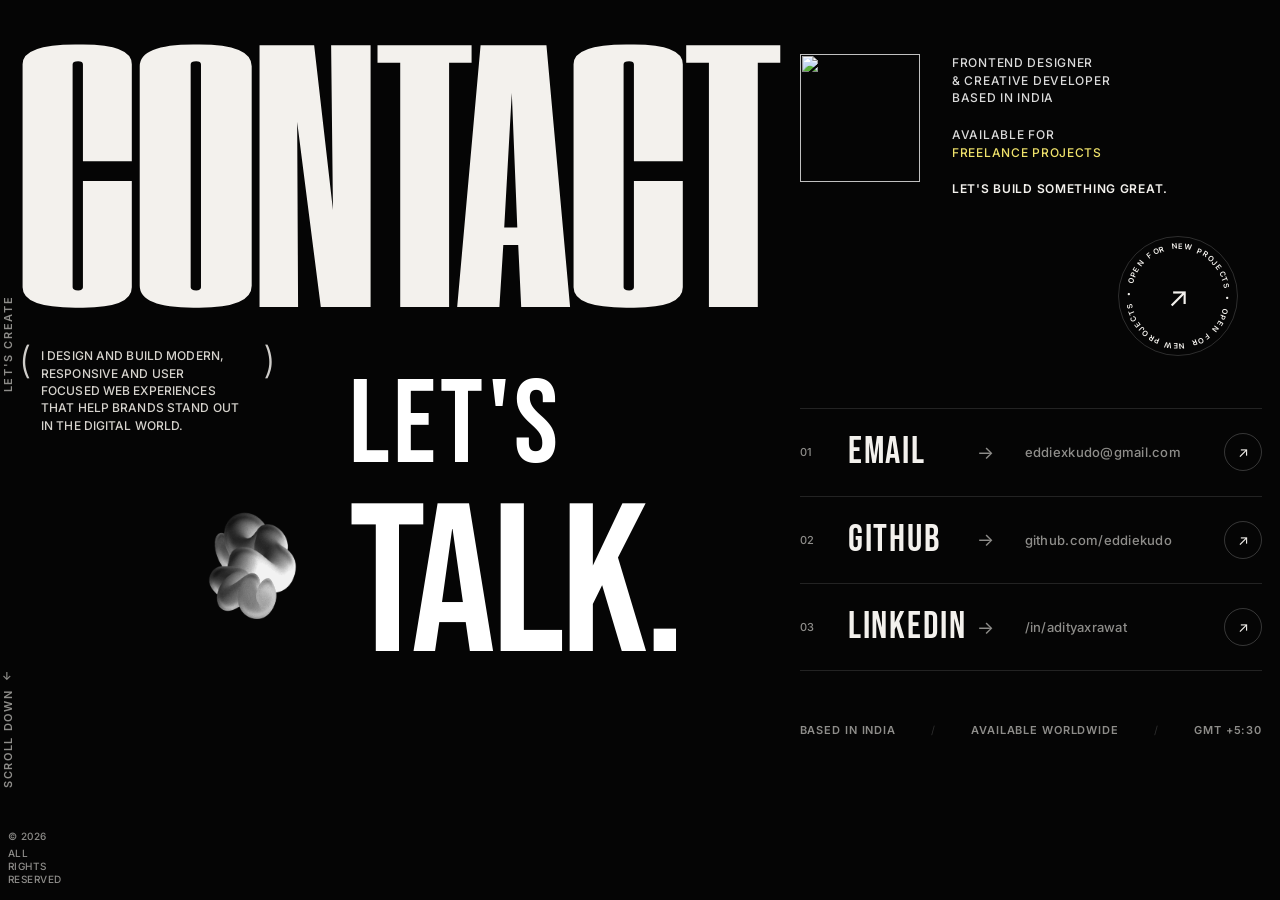
==== index.html @ 87f1a705 "Initial commit" ====
<!DOCTYPE html>
<html lang="en">
<head>
  <meta charset="UTF-8">
  <meta name="viewport" content="width=device-width, initial-scale=1.0">
  <title>Contact — Portfolio</title>
  <link rel="preconnect" href="https://fonts.googleapis.com">
  <link rel="preconnect" href="https://fonts.gstatic.com" crossorigin>
  <link href="https://fonts.googleapis.com/css2?family=Antonio:wght@700&family=Bebas+Neue&family=Saira+Extra+Condensed:wght@700;800&family=Inter:wght@300;400;500;600;700&display=swap" rel="stylesheet">
  <link rel="stylesheet" href="style.css">
</head>
<body>
  <main class="page">


    <!-- Main Layout Grid -->
    <div class="hero" aria-label="Contact portfolio content">
      
      <!-- Left Column -->
      <section class="left-col">
        <!-- Far-left sidebar elements (absolutely positioned inside left-col) -->
        <div class="sidebar-info" aria-hidden="true">
          <div class="vertical-label lets-create">LET'S CREATE</div>
          <div class="vertical-label scroll-down">
            SCROLL DOWN <span class="arrow-down">↓</span>
          </div>
          <div class="copyright">
            <span>© 2026</span>
            <span>ALL RIGHTS RESERVED</span>
          </div>
        </div>

        <!-- Main Content of Left Column -->
        <div class="left-content">
          <h1 class="contact-title">CONTACT</h1>

          <!-- Bottom Left Sub-grid -->
          <div class="left-subgrid">
            
            <!-- Row 1, Col 1: Parenthesized Intro Text -->
            <div class="intro-box">
              <span class="paren paren-left">(</span>
              <p class="intro-text">
                I DESIGN AND BUILD MODERN,<br>
                RESPONSIVE AND USER<br>
                FOCUSED WEB EXPERIENCES<br>
                THAT HELP BRANDS STAND OUT<br>
                IN THE DIGITAL WORLD.
              </p>
              <span class="paren paren-right">)</span>
            </div>

            <!-- Column 2: "LET'S TALK." -->
            <div class="lets-talk-wrapper">
              <p class="lets-text">LET'S</p>
              <p class="talk-text">TALK.</p>
            </div>

            <!-- Row 2, Col 1: Hand Image Card -->
            <div class="hand-card-wrapper">
              <div class="hand-card">
                <img src="assets/sculpture.png" alt="An abstract grainy clay sculpture">
              </div>
            </div>

          </div>
        </div>
      </section>

      <!-- Right Column -->
      <aside class="right-col">
        <!-- Bio Section -->
        <div class="bio-container">
          <div class="wheel-wrapper" aria-hidden="true">
            <img class="wheel-graphic" src="https://www.figma.com/api/mcp/asset/be5097e3-e43b-4c0f-b7e5-cf42ca9b617f" alt="">
          </div>
          <div class="bio-text">
            <p class="bio-paragraph">FRONTEND DESIGNER<br>& CREATIVE DEVELOPER<br>BASED IN INDIA</p>
            <p class="bio-paragraph">AVAILABLE FOR<br><span class="accent">FREELANCE PROJECTS</span></p>
            <p class="bio-cta">LET'S BUILD SOMETHING GREAT.</p>
          </div>
        </div>

        <!-- Circular Rotating Badge -->
        <div class="badge-container">
          <div class="ring" aria-label="Open for new projects badge">
            <div class="circle-text" id="circleText"></div>
            <div class="center-arrow">↗</div>
          </div>
        </div>

        <!-- Contact Rows -->
        <div class="contact-list" role="list">
          <a href="mailto:eddiexkudo@gmail.com" class="contact-row" role="listitem" target="_blank" rel="noopener noreferrer">
            <span class="row-idx">01</span>
            <span class="row-label">EMAIL</span>
            <span class="row-arrow-inline">→</span>
            <span class="row-value">eddiexkudo@gmail.com</span>
            <span class="row-go-circle">
              <span class="row-go-arrow">↗</span>
            </span>
          </a>
          <a href="https://github.com/eddiekudo" class="contact-row" role="listitem" target="_blank" rel="noopener noreferrer">
            <span class="row-idx">02</span>
            <span class="row-label">GITHUB</span>
            <span class="row-arrow-inline">→</span>
            <span class="row-value">github.com/eddiekudo</span>
            <span class="row-go-circle">
              <span class="row-go-arrow">↗</span>
            </span>
          </a>
          <a href="https://www.linkedin.com/in/adityaxrawat" class="contact-row" role="listitem" target="_blank" rel="noopener noreferrer">
            <span class="row-idx">03</span>
            <span class="row-label">LINKEDIN</span>
            <span class="row-arrow-inline">→</span>
            <span class="row-value">/in/adityaxrawat</span>
            <span class="row-go-circle">
              <span class="row-go-arrow">↗</span>
            </span>
          </a>
        </div>

        <!-- Right Column Footer -->
        <footer class="footer">
          <span>BASED IN INDIA</span>
          <span class="footer-sep">/</span>
          <span>AVAILABLE WORLDWIDE</span>
          <span class="footer-sep">/</span>
          <span>GMT +5:30</span>
        </footer>
      </aside>

    </div>
  </main>

  <script>
    // Inject spinning circular text
    const text = "• OPEN FOR NEW PROJECTS • OPEN FOR NEW PROJECTS ";
    const circle = document.getElementById("circleText");
    const radius = 54; // Match the container radius
    const chars = [...text];
    const step = 360 / chars.length;

    circle.innerHTML = chars.map((ch, i) => {
      const angle = i * step;
      return `<span style="transform: rotate(${angle}deg) translate(${radius}px) rotate(90deg)">${ch}</span>`;
    }).join("");
  </script>
</body>
</html>
---- style.css ----
@font-face {
  font-family: "Druk Condensed Super";
  src: url("assets/fonts/DrukXXCond-Super.woff2") format("woff2"),
       url("assets/fonts/DrukXXCond-Super-Trial.otf") format("opentype"),
       url("assets/fonts/DrukXXCond-Super.woff") format("woff"),
       url("assets/fonts/DrukXXCond-Super.ttf") format("truetype"),
       url("assets/fonts/DrukXXCond-Super.otf") format("opentype");
  font-weight: 900;
  font-style: normal;
  font-display: swap;
}

/* Design System & Custom Tokens */
:root {
  --bg: #050505;
  --text: #f3f1ed;
  --muted: #8e8d8a;
  --line: rgba(255, 255, 255, 0.12);
  --line-strong: rgba(255, 255, 255, 0.28);
  --accent: #efe26b; /* Accent warm yellow */
  --font-display: "Druk Condensed Super", "Antonio", "Saira Extra Condensed", "Bebas Neue", sans-serif;
  --font-body: "Inter", sans-serif;
  --transition-smooth: all 0.4s cubic-bezier(0.25, 1, 0.5, 1);
}

/* Reset and Global Styles */
* {
  box-sizing: border-box;
  margin: 0;
  padding: 0;
}

html, body {
  background-color: var(--bg);
  color: var(--text);
  font-family: var(--font-body);
  overflow-x: hidden;
  min-height: 100vh;
  -webkit-font-smoothing: antialiased;
}

/* Page Container */
.page {
  padding: 32px 48px 24px;
  min-height: 100vh;
  display: flex;
  flex-direction: column;
  justify-content: space-between;
  max-width: 1800px;
  margin: 0 auto;
}

/* Header Topbar */
.topbar {
  display: flex;
  justify-content: space-between;
  align-items: center;
  font-size: 12px;
  font-weight: 600;
  letter-spacing: 0.12em;
  text-transform: uppercase;
  color: var(--text);
  z-index: 10;
}

.topbar .brand {
  display: flex;
  align-items: center;
}

.topbar .brand .dot {
  width: 6px;
  height: 6px;
  border-radius: 50%;
  background-color: var(--text);
  display: inline-block;
  margin-left: 8px;
}

.topbar .menu {
  display: flex;
  align-items: center;
  cursor: pointer;
  transition: opacity 0.2s ease;
}

.topbar .menu:hover {
  opacity: 0.8;
}

.topbar .menu .plus {
  margin-left: 8px;
  font-size: 13px;
  font-weight: 400;
}

/* Hero Section Layout Grid */
.hero {
  display: grid;
  grid-template-columns: 1.45fr 1fr;
  gap: 64px;
  margin-top: 40px;
  align-items: start;
  flex-grow: 1;
}

/* Left Column */
.left-col {
  position: relative;
  padding-left: 88px; /* Room for absolutely positioned vertical indicators */
  height: 100%;
  display: flex;
  flex-direction: column;
}

/* Sidebar Information on Far Left */
.sidebar-info {
  position: absolute;
  left: 0;
  top: 0;
  bottom: 0;
  width: 88px;
  pointer-events: none;
}

.vertical-label {
  font-size: 11px;
  font-weight: 600;
  letter-spacing: 0.15em;
  color: var(--muted);
  text-transform: uppercase;
  position: absolute;
  white-space: nowrap;
}

.vertical-label.lets-create {
  top: 35%;
  transform: rotate(-90deg) translateX(-50%);
  transform-origin: left center;
}

.vertical-label.scroll-down {
  bottom: 150px;
  transform: rotate(-90deg) translateX(-50%);
  transform-origin: left center;
  display: flex;
  align-items: center;
  gap: 8px;
}

.vertical-label.scroll-down .arrow-down {
  transform: rotate(90deg); /* Adjust arrow for reading perspective */
  display: inline-block;
}

.copyright {
  position: absolute;
  left: 0;
  bottom: 0;
  display: flex;
  flex-direction: column;
  gap: 4px;
  font-size: 10px;
  font-weight: 500;
  letter-spacing: 0.05em;
  color: var(--muted);
  line-height: 1.3;
}

/* CONTACT Title */
.contact-title {
  font-family: var(--font-display);
  font-weight: 900;
  font-size: clamp(80px, 27.5vw, 415px);
  line-height: 0.8;
  letter-spacing: -0.01vw;
  text-transform: uppercase;
  color: var(--text);
  margin-bottom: 40px;
  display: inline-block;
  transform: scaleX(2.67);
  transform-origin: left center;
}

/* Left Subgrid Structure */
.left-subgrid {
  display: grid;
  grid-template-columns: 1.05fr 1fr;
  grid-template-rows: auto auto;
  column-gap: 48px;
  row-gap: 24px;
}

.intro-box {
  grid-row: 1;
  grid-column: 1;
  align-self: start;
  position: relative;
  padding: 0 28px;
  max-width: 320px;
}

.lets-text-wrapper {
  grid-row: 1;
  grid-column: 2;
  align-self: start;
}

.hand-card-wrapper {
  grid-row: 2;
  grid-column: 1;
  align-self: end;
}

.talk-text-wrapper {
  grid-row: 2;
  grid-column: 2;
  align-self: end;
}

.intro-text {
  font-size: 13px;
  font-weight: 500;
  line-height: 1.45;
  letter-spacing: 0.01em;
  color: #d6d3cd;
  text-transform: uppercase;
}

.paren {
  position: absolute;
  font-size: 44px;
  font-weight: 300;
  line-height: 1;
  color: var(--text);
  opacity: 0.85;
}

.paren-left {
  left: 4px;
  top: -8px;
}

.paren-right {
  right: 4px;
  top: -8px;
}

.hand-card {
  position: relative;
  width: 172px;
  aspect-ratio: 0.72;
  margin-left: auto; /* Push card to align with the right of column 1 */
  cursor: pointer;
}

.hand-card img,
.hand-card model-viewer {
  width: 100%;
  height: 100%;
  object-fit: contain;
  transition: transform 0.8s cubic-bezier(0.25, 1, 0.5, 1);
}

.hand-card img {
  filter: invert(1) contrast(1.15) brightness(0.95);
  mix-blend-mode: screen; /* Removes background of the inverted image to float like a sticker */
}

.hand-card:hover img,
.hand-card:hover model-viewer {
  transform: scale(1.06);
}

.lets-talk-wrapper {
  grid-row: 1 / span 2;
  grid-column: 2;
  align-self: start;
  color: #fff;
  font-family: 'Bebas Neue', sans-serif;
  white-space: nowrap;
}

.lets-text {
  margin: 0;
  font-size: clamp(80px, 9.25vw, 140px);
  line-height: 1.357;
  letter-spacing: 4.2px;
  text-transform: uppercase;
  font-weight: 400;
}

.talk-text {
  margin: 0;
  font-size: clamp(140px, 16.5vw, 250px);
  line-height: 0.76;
  letter-spacing: -5px;
  text-transform: uppercase;
  font-weight: 400;
}

/* Right Column */
.right-col {
  display: flex;
  flex-direction: column;
  gap: 40px;
  padding-top: 12px;
}

/* Bio Section with Spark + Text */
.bio-container {
  display: flex;
  gap: 32px;
  align-items: flex-start;
}

.wheel-wrapper {
  flex-shrink: 0;
  width: 142px;
  height: 152px;
  position: relative;
}

.wheel-graphic {
  width: 100%;
  height: 100%;
  object-fit: contain;
  display: block;
}

.bio-text {
  display: flex;
  flex-direction: column;
  gap: 20px;
}

.bio-paragraph {
  font-size: 13px;
  font-weight: 500;
  line-height: 1.45;
  letter-spacing: 0.06em;
  color: #dbdbdb;
  text-transform: uppercase;
}

.bio-paragraph .accent {
  color: var(--accent);
}

.bio-cta {
  font-size: 13px;
  font-weight: 600;
  letter-spacing: 0.06em;
  color: var(--text);
  text-transform: uppercase;
}

/* Badge Rotating Container */
.badge-container {
  display: flex;
  justify-content: flex-end;
  padding-right: 24px;
}

.ring {
  position: relative;
  width: 120px;
  height: 120px;
  border-radius: 50%;
  border: 1px solid rgba(255, 255, 255, 0.16);
  display: grid;
  place-items: center;
  cursor: pointer;
  transition: border-color 0.3s ease;
}

.ring:hover {
  border-color: rgba(255, 255, 255, 0.4);
}

.circle-text {
  position: absolute;
  inset: 0;
  border-radius: 50%;
  animation: spin 20s linear infinite;
}

.circle-text span {
  position: absolute;
  left: 50%;
  top: 50%;
  transform-origin: 0 0;
  color: var(--text);
  font-size: 7.5px;
  font-weight: 600;
  letter-spacing: 0.08em;
  text-transform: uppercase;
  white-space: pre;
}

.center-arrow {
  font-size: 28px;
  line-height: 1;
  color: var(--text);
  transition: transform 0.4s cubic-bezier(0.25, 1, 0.5, 1);
}

.ring:hover .center-arrow {
  transform: scale(1.15) translate(2px, -2px);
}

@keyframes spin {
  to {
    transform: rotate(360deg);
  }
}

/* Contact Rows List */
.contact-list {
  border-top: 1px solid var(--line);
  margin-top: 12px;
}

.contact-row {
  display: grid;
  grid-template-columns: 48px 1.5fr 48px 2.2fr 48px;
  align-items: center;
  padding: 24px 0;
  border-bottom: 1px solid var(--line);
  text-decoration: none;
  color: var(--text);
  transition: border-color 0.3s ease;
}


.row-idx {
  font-size: 11px;
  font-weight: 500;
  letter-spacing: 0.05em;
  color: var(--muted);
}

.row-label {
  font-family: 'Bebas Neue', sans-serif;
  font-size: clamp(24px, 3vw, 42px);
  line-height: 1.0;
  letter-spacing: 0.05em;
  text-transform: uppercase;
  font-weight: 400;
  display: inline-block;
  transition: transform 0.4s cubic-bezier(0.25, 1, 0.5, 1);
}

.row-arrow-inline {
  font-size: 18px;
  color: var(--muted);
  transition: transform 0.4s cubic-bezier(0.25, 1, 0.5, 1), color 0.3s ease;
}

.row-value {
  font-size: 13px;
  font-weight: 500;
  letter-spacing: 0.02em;
  color: var(--muted);
  transition: color 0.3s ease, transform 0.4s cubic-bezier(0.25, 1, 0.5, 1);
}

.row-go-circle {
  width: 38px;
  height: 38px;
  border-radius: 50%;
  border: 1px solid rgba(255, 255, 255, 0.2);
  display: grid;
  place-items: center;
  justify-self: end;
  transition: var(--transition-smooth);
}

.row-go-arrow {
  font-size: 14px;
  line-height: 1;
  color: var(--text);
  transition: transform 0.4s cubic-bezier(0.25, 1, 0.5, 1), color 0.3s ease;
}

/* Premium Hover Interactions for List Items */
.contact-row:hover {
  border-color: var(--line-strong);
}

.contact-row:hover .row-label {
  transform: translateX(6px);
}

.contact-row:hover .row-arrow-inline {
  transform: translateX(8px);
  color: var(--accent);
}

.contact-row:hover .row-value {
  color: var(--text);
  transform: translateX(4px);
}

.contact-row:hover .row-go-circle {
  background-color: var(--text);
  border-color: var(--text);
  transform: scale(1.08) rotate(45deg);
}

.contact-row:hover .row-go-arrow {
  color: var(--bg);
}

/* Footer Section */
.footer {
  display: flex;
  justify-content: space-between;
  align-items: center;
  font-size: 11px;
  font-weight: 600;
  letter-spacing: 0.08em;
  color: var(--muted);
  text-transform: uppercase;
  margin-top: 12px;
}

.footer-sep {
  color: rgba(255, 255, 255, 0.16);
  font-weight: 400;
}

/* ==========================================================================
   Responsive Breakpoints
   ========================================================================== */

/* Laptop / Small Desktop */
@media (max-width: 1300px) {
  .hero {
    gap: 40px;
  }
  .left-col {
    padding-left: 72px;
  }
  .sidebar-info {
    width: 72px;
  }
  .left-subgrid {
    gap: 32px;
  }
}

/* Tablet Layout */
@media (max-width: 1024px) {
  .hero {
    grid-template-columns: 1fr;
    gap: 56px;
    margin-top: 24px;
  }
  
  .left-col {
    padding-left: 0; /* Remove side area on tablet for horizontal room */
  }

  .sidebar-info {
    display: none; /* Hide rotated labels on tablet */
  }

  .left-subgrid {
    grid-template-columns: 1.1fr 1fr;
  }

  .right-col {
    gap: 48px;
    padding-top: 0;
  }

  .badge-container {
    justify-content: flex-start;
  }
}

/* Small Tablet / Mobile */
@media (max-width: 768px) {
  .page {
    padding: 24px 20px 20px;
  }

  .headline {
    margin-bottom: 24px;
  }

  .left-subgrid {
    display: flex;
    flex-direction: column;
    gap: 24px;
    align-items: flex-start;
  }

  .intro-box {
    order: 1;
    padding: 0 20px;
    max-width: none;
  }

  .lets-talk-wrapper {
    order: 2;
  }

  .hand-card-wrapper {
    order: 3;
    width: 100%;
  }

  .wheel-wrapper {
    width: 80px;
    height: 86px;
    margin-bottom: 8px;
  }

  .paren-left {
    left: 0;
  }

  .paren-right {
    right: 0;
  }

  .hand-card {
    margin-left: 0; /* Align left on mobile */
    width: 100%;
    max-width: 200px;
    aspect-ratio: 0.75;
  }

  .lets-text {
    font-size: clamp(60px, 10vw, 100px);
  }
  
  .talk-text {
    font-size: clamp(100px, 16vw, 180px);
  }

  /* Compact List Row for Mobile */
  .contact-row {
    grid-template-columns: 32px 1fr auto;
    grid-template-areas: 
      "idx label go"
      "idx value value";
    gap: 8px 12px;
    padding: 18px 0;
  }

  .row-idx {
    grid-area: idx;
    align-self: start;
    margin-top: 4px;
  }

  .row-label {
    grid-area: label;
    font-size: clamp(28px, 6vw, 40px);
  }

  .row-arrow-inline {
    display: none; /* Hide intermediate arrow on mobile */
  }

  .row-value {
    grid-area: value;
    font-size: 12px;
    opacity: 0.85;
  }

  .row-go-circle {
    grid-area: go;
    width: 34px;
    height: 34px;
    align-self: center;
  }

  /* Disable transitions on mobile row labels/arrows to prevent layout jumping */
  .contact-row:hover .row-label,
  .contact-row:hover .row-value {
    transform: none;
  }

  .footer {
    flex-wrap: wrap;
    gap: 12px;
    justify-content: center;
    text-align: center;
    line-height: 1.5;
  }

  .footer-sep {
    display: none; /* Hide separators, rely on wrapping */
  }
  
  .footer span {
    width: 100%;
  }
}

/* Very Small Screen Mobile */
@media (max-width: 480px) {
  .topbar {
    font-size: 11px;
  }
  
  .topbar .brand .dot {
    width: 5px;
    height: 5px;
    margin-left: 6px;
  }

  .lets-text {
    font-size: 54px;
  }
  
  .talk-text {
    font-size: 96px;
  }

  .intro-text {
    font-size: 12px;
  }
}

/* Proportional Scaling Overrides for Desktop aspect ratios */
@media (min-width: 1200px) {
  .page {
    padding: 2.1vh 1.4vw 1.6vh;
    max-width: 100%;
    width: 100%;
    min-height: 100vh;
    box-sizing: border-box;
    display: flex;
    flex-direction: column;
    justify-content: center;
  }
  
  .hero {
    grid-template-columns: 61.8% 1fr;
    gap: 1vw;
    margin-top: 2.6vh;
  }
  
  .left-col {
    padding-left: 0;
  }
  
  .sidebar-info {
    position: absolute;
    left: -0.8vw;
    width: 1.5vw;
  }
  
  .contact-title {
    font-size: 27.5vw;
    margin-bottom: 2.6vh;
  }
  
  .left-subgrid {
    grid-template-columns: 39.8% 1fr;
    column-gap: 3.2%;
  }
  
  .intro-box {
    max-width: 85%;
    padding: 0 1.8vw;
  }
  
  .intro-text {
    font-size: clamp(12px, 0.85vw, 16px);
  }
  
  .paren {
    font-size: clamp(36px, 2.9vw, 56px);
  }
  
  .paren-left {
    left: 0.2vw;
    top: -0.5vw;
  }
  
  .paren-right {
    right: 0.2vw;
    top: -0.5vw;
  }
  
  .hand-card {
    width: 46%;
  }
  
  .lets-text {
    font-size: 9.25vw;
    line-height: 1.357;
    letter-spacing: 0.3vw;
  }
  
  .talk-text {
    font-size: 16.5vw;
    line-height: 0.76;
    letter-spacing: -0.33vw;
  }
  
  .wheel-wrapper {
    width: 9.4vw;
    height: 10vw;
  }
  
  .bio-paragraph {
    font-size: clamp(12px, 0.85vw, 16px);
  }
  
  .bio-cta {
    font-size: clamp(12px, 0.85vw, 16px);
  }
}
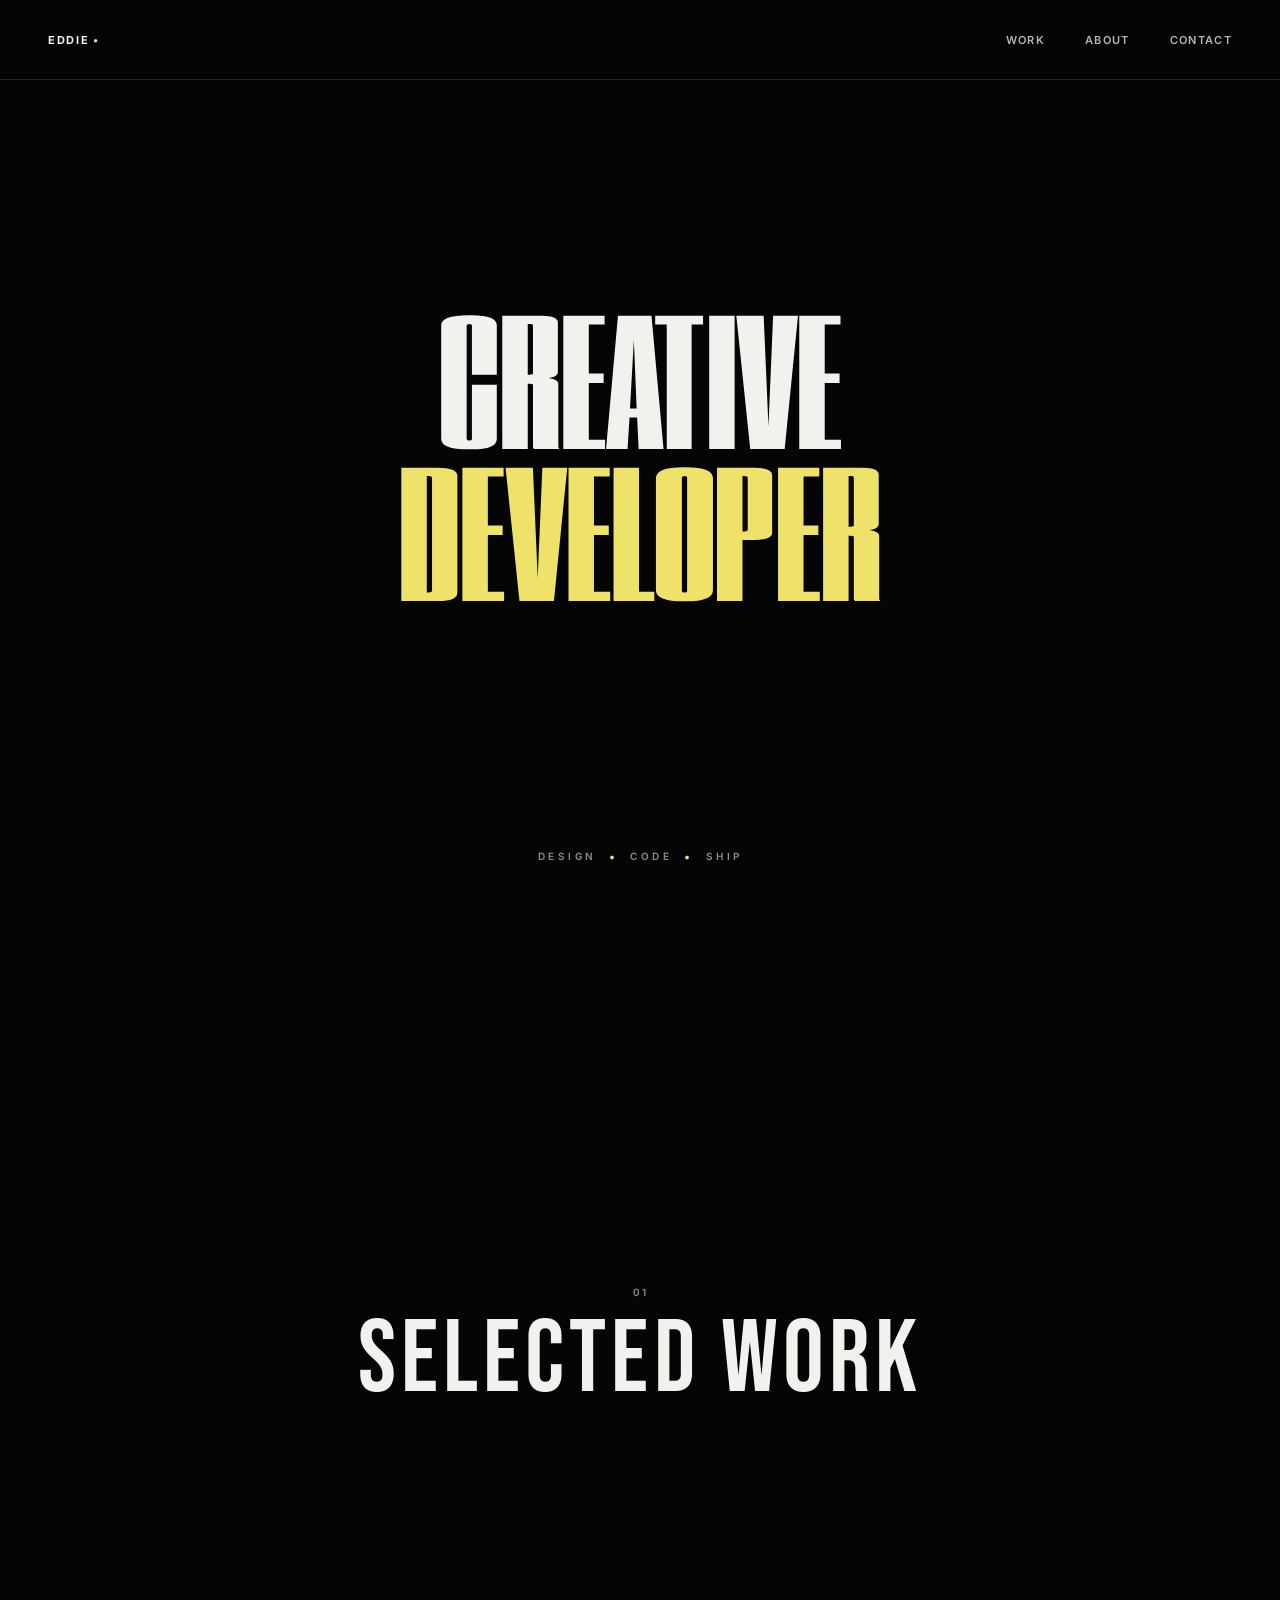
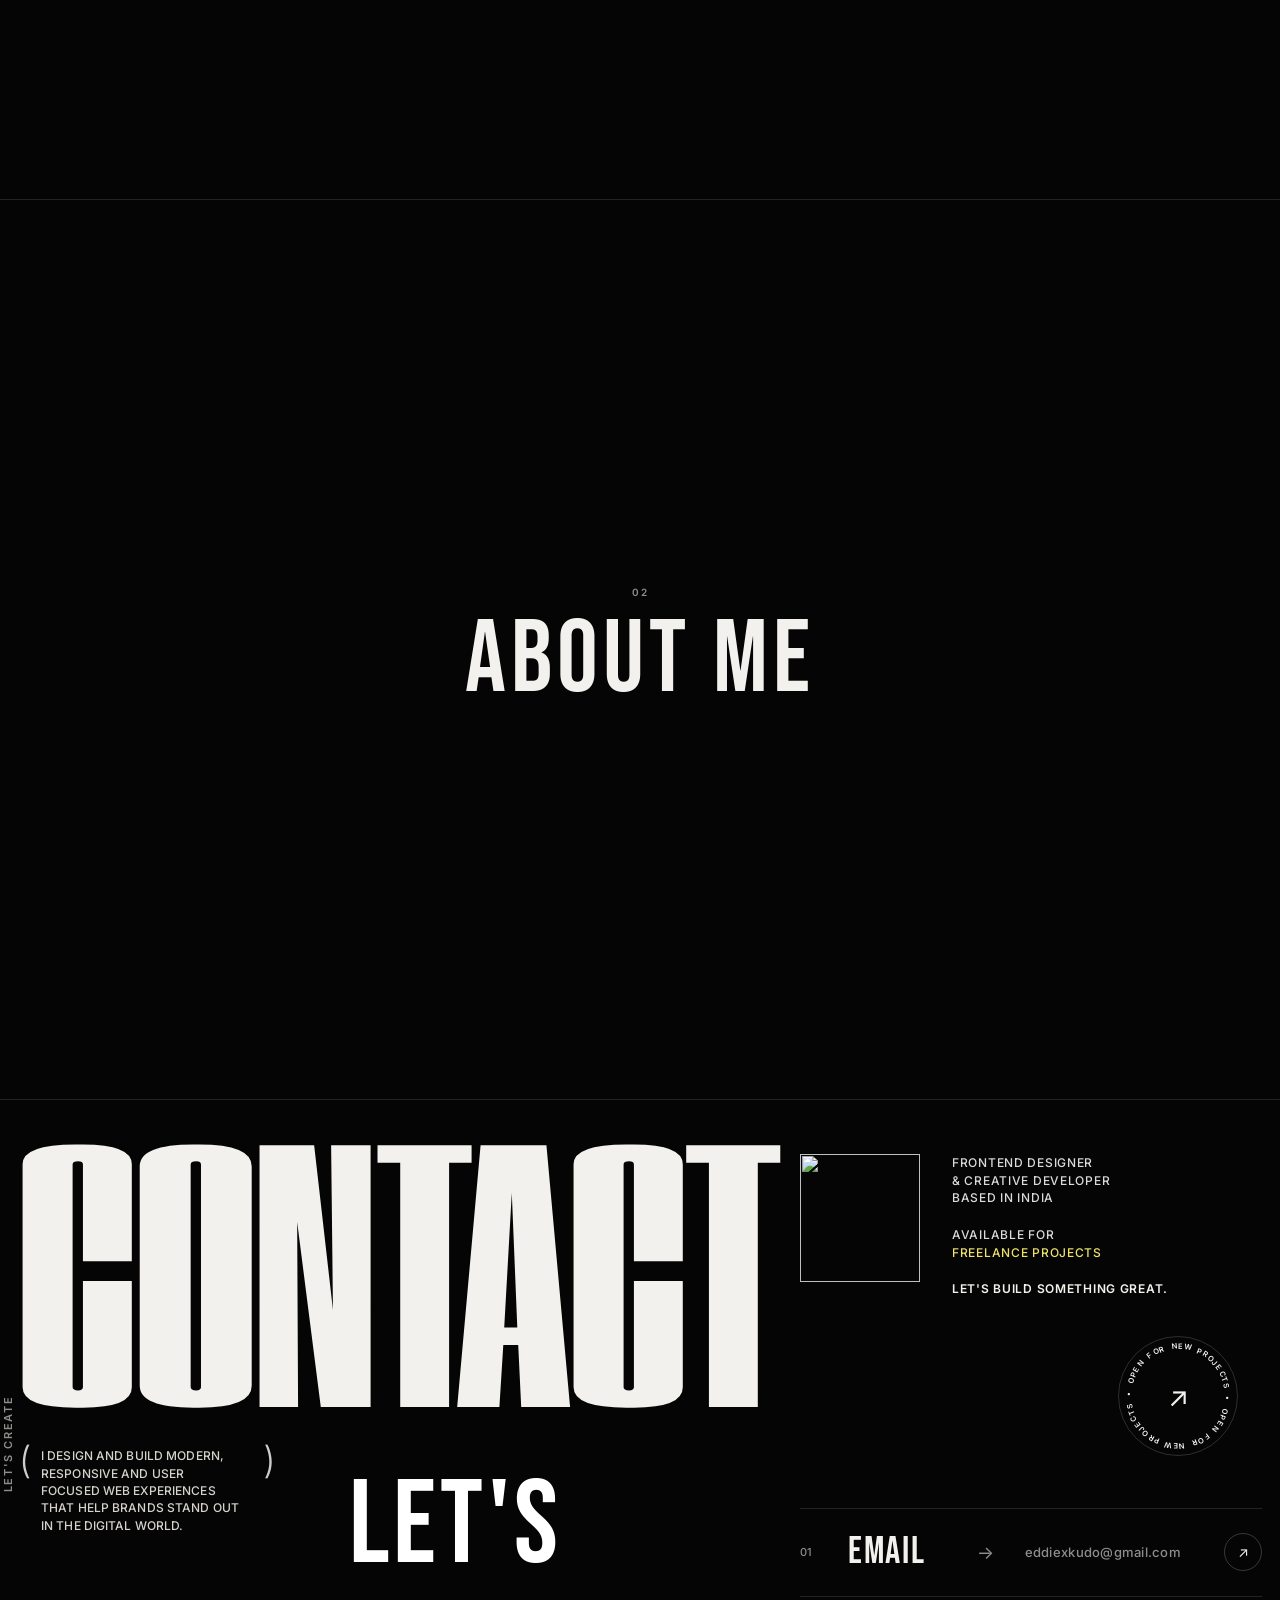
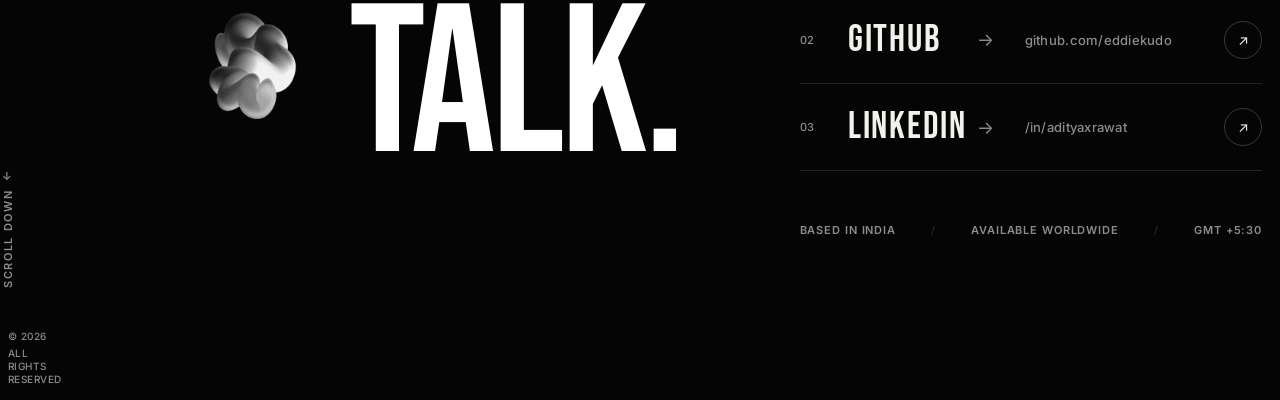
==== commit 60540f81: "Implement minimalist Home, Work, and About templates with sticky global navbar" ====
--- a/index.html
+++ b/index.html
@@ -3,14 +3,55 @@
 <head>
   <meta charset="UTF-8">
   <meta name="viewport" content="width=device-width, initial-scale=1.0">
-  <title>Contact — Portfolio</title>
+  <title>Eddie — Portfolio</title>
   <link rel="preconnect" href="https://fonts.googleapis.com">
   <link rel="preconnect" href="https://fonts.gstatic.com" crossorigin>
   <link href="https://fonts.googleapis.com/css2?family=Antonio:wght@700&family=Bebas+Neue&family=Saira+Extra+Condensed:wght@700;800&family=Inter:wght@300;400;500;600;700&display=swap" rel="stylesheet">
   <link rel="stylesheet" href="style.css">
 </head>
 <body>
-  <main class="page">
+  <!-- Global Navigation Header -->
+  <header class="global-header">
+    <div class="brand"><a href="#home">EDDIE<span class="dot">•</span></a></div>
+    <nav class="nav-links">
+      <a href="#work" class="nav-link">WORK</a>
+      <a href="#about" class="nav-link">ABOUT</a>
+      <a href="#contact" class="nav-link">CONTACT</a>
+    </nav>
+  </header>
+
+  <!-- Section 1: Home -->
+  <section id="home" class="section section-home">
+    <div class="home-center">
+      <h1 class="home-title">
+        <span class="line-white">CREATIVE</span>
+        <span class="line-yellow">DEVELOPER</span>
+      </h1>
+    </div>
+    <div class="home-bottom">
+      <p class="tagline">DESIGN <span class="dot">•</span> CODE <span class="dot">•</span> SHIP</p>
+    </div>
+  </section>
+
+  <!-- Section 2: Work -->
+  <section id="work" class="section section-minimalist">
+    <div class="section-center">
+      <span class="section-idx">01</span>
+      <h2 class="section-heading">SELECTED WORK</h2>
+    </div>
+  </section>
+
+  <!-- Section 3: About -->
+  <section id="about" class="section section-minimalist">
+    <div class="section-center">
+      <span class="section-idx">02</span>
+      <h2 class="section-heading">ABOUT ME</h2>
+    </div>
+  </section>
+
+  <!-- Section 4: Contact -->
+  <section id="contact" class="section section-contact">
+    <div class="page">
 
 
     <!-- Main Layout Grid -->
@@ -129,9 +170,9 @@
           <span>GMT +5:30</span>
         </footer>
       </aside>
-
     </div>
-  </main>
+  </div>
+</section>
 
   <script>
     // Inject spinning circular text
--- a/style.css
+++ b/style.css
@@ -30,6 +30,10 @@
   padding: 0;
 }
 
+html {
+  scroll-behavior: smooth;
+}
+
 html, body {
   background-color: var(--bg);
   color: var(--text);
@@ -37,6 +41,167 @@
   overflow-x: hidden;
   min-height: 100vh;
   -webkit-font-smoothing: antialiased;
+}
+
+/* Global Fixed Header Navigation */
+.global-header {
+  position: fixed;
+  top: 0;
+  left: 0;
+  width: 100%;
+  height: 80px;
+  display: flex;
+  justify-content: space-between;
+  align-items: center;
+  padding: 0 48px;
+  background-color: rgba(5, 5, 5, 0.85); /* translucent dark */
+  backdrop-filter: blur(12px);
+  -webkit-backdrop-filter: blur(12px);
+  border-bottom: 1px solid var(--line);
+  z-index: 1000;
+  font-size: 11px;
+  font-weight: 600;
+  letter-spacing: 0.12em;
+  text-transform: uppercase;
+}
+
+.global-header a {
+  color: var(--text);
+  text-decoration: none;
+  transition: color 0.3s ease, opacity 0.3s ease;
+}
+
+.global-header a:hover {
+  color: var(--accent);
+}
+
+.global-header .brand {
+  font-weight: 700;
+  letter-spacing: 0.15em;
+}
+
+.global-header .brand .dot {
+  color: var(--accent);
+  margin-left: 4px;
+}
+
+.global-header .nav-links {
+  display: flex;
+  gap: 40px;
+}
+
+.global-header .nav-link {
+  opacity: 0.75;
+}
+
+.global-header .nav-link:hover {
+  opacity: 1;
+}
+
+/* Multi-Section Styles */
+.section {
+  position: relative;
+  min-height: 100vh;
+  width: 100%;
+  display: flex;
+  box-sizing: border-box;
+  scroll-margin-top: 80px;
+}
+
+/* Home Section Specifics */
+.section-home {
+  flex-direction: column;
+  justify-content: center;
+  align-items: center;
+  background-color: var(--bg);
+  padding-top: 80px;
+}
+
+.home-center {
+  display: flex;
+  justify-content: center;
+  align-items: center;
+  width: 100%;
+  flex-grow: 1;
+}
+
+.home-title {
+  font-family: var(--font-display);
+  font-weight: 900;
+  font-size: clamp(50px, 14vw, 240px);
+  line-height: 0.85;
+  letter-spacing: -0.01vw;
+  text-align: center;
+  display: flex;
+  flex-direction: column;
+  align-items: center;
+  transform: scaleX(2.67);
+  transform-origin: center center;
+  color: var(--text);
+}
+
+.home-title .line-white {
+  color: var(--text);
+}
+
+.home-title .line-yellow {
+  color: var(--accent);
+}
+
+.home-bottom {
+  padding-bottom: 4vh;
+  width: 100%;
+  text-align: center;
+  flex-shrink: 0;
+}
+
+.home-bottom .tagline {
+  font-size: clamp(10px, 0.75vw, 13px);
+  font-weight: 600;
+  letter-spacing: 0.35em;
+  text-transform: uppercase;
+  color: var(--muted);
+  display: inline-flex;
+  align-items: center;
+}
+
+.home-bottom .tagline .dot {
+  color: var(--accent);
+  margin: 0 12px;
+  font-size: 1.2em;
+}
+
+/* Minimalist Templates for Work & About */
+.section-minimalist {
+  justify-content: center;
+  align-items: center;
+  background-color: var(--bg);
+  border-bottom: 1px solid var(--line);
+}
+
+.section-center {
+  display: flex;
+  flex-direction: column;
+  align-items: center;
+  gap: 12px;
+}
+
+.section-idx {
+  font-size: clamp(10px, 0.75vw, 13px);
+  font-weight: 600;
+  letter-spacing: 0.15em;
+  color: var(--muted);
+  text-transform: uppercase;
+}
+
+.section-heading {
+  font-family: 'Bebas Neue', sans-serif;
+  font-weight: 400;
+  font-size: clamp(40px, 8vw, 120px);
+  line-height: 1.0;
+  letter-spacing: 0.05em;
+  color: var(--text);
+  text-transform: uppercase;
 }
 
 /* Page Container */
@@ -582,6 +747,16 @@
 
 /* Small Tablet / Mobile */
 @media (max-width: 768px) {
+  .global-header {
+    height: 64px;
+    padding: 0 24px;
+  }
+  .global-header .nav-links {
+    gap: 24px;
+  }
+  .section {
+    scroll-margin-top: 64px;
+  }
   .page {
     padding: 24px 20px 20px;
   }
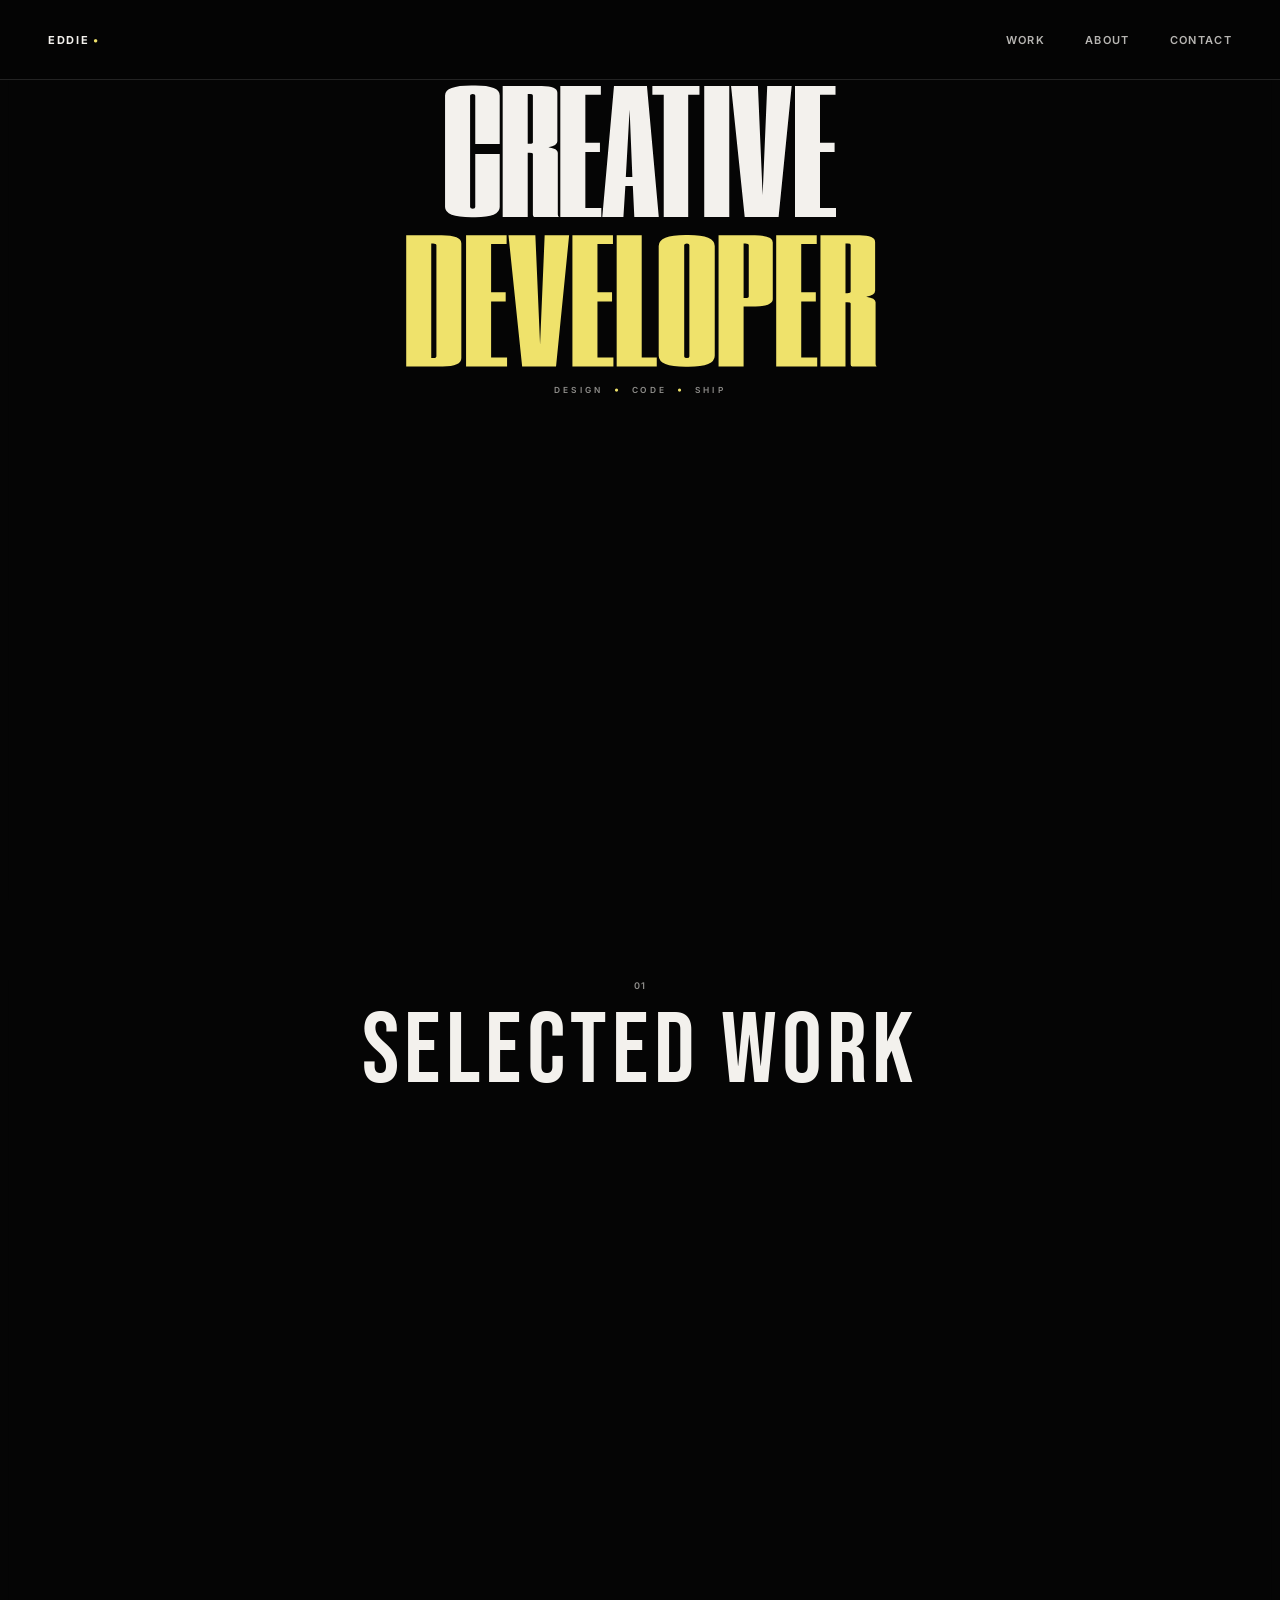
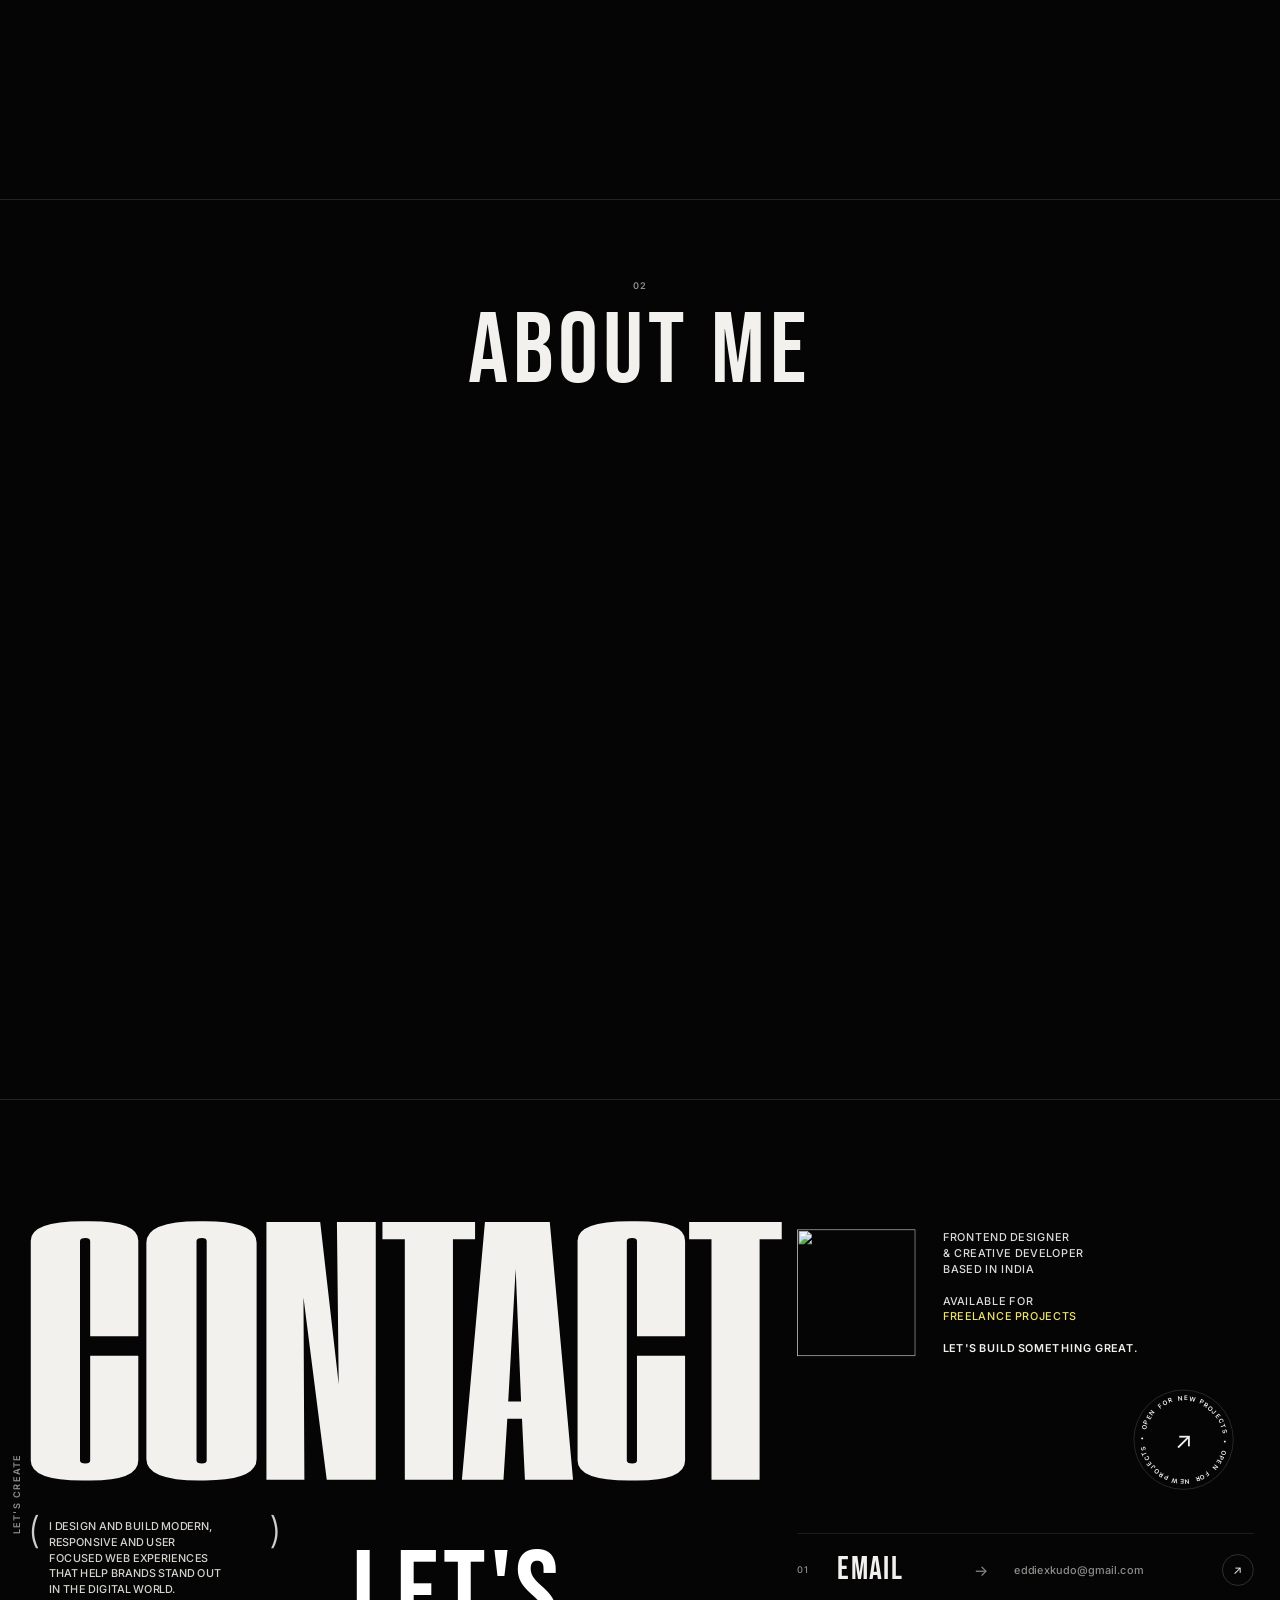
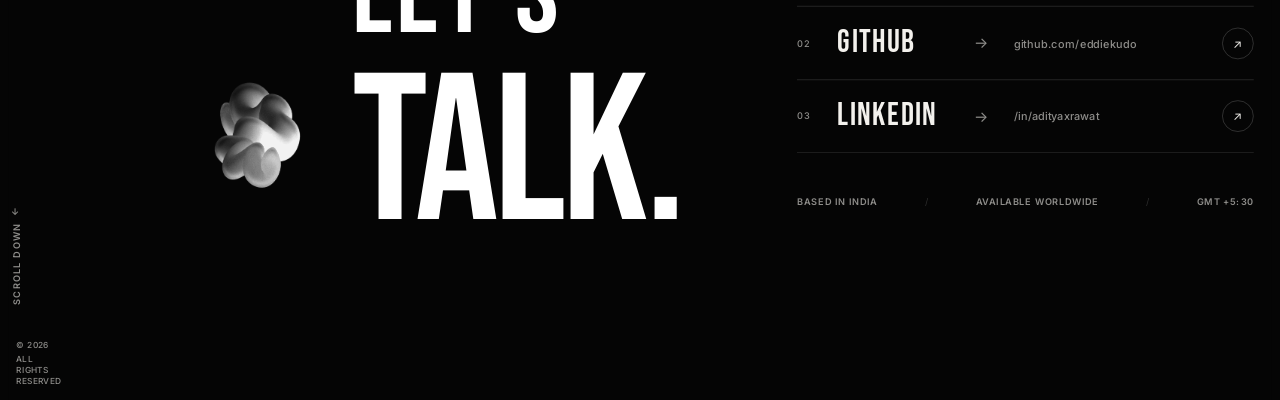
==== commit 122d603a: "Enforce 1512x982 fixed resolution for all sections and add auto-scaling script" ====
--- a/index.html
+++ b/index.html
@@ -22,36 +22,43 @@
 
   <!-- Section 1: Home -->
   <section id="home" class="section section-home">
-    <div class="home-center">
-      <h1 class="home-title">
-        <span class="line-white">CREATIVE</span>
-        <span class="line-yellow">DEVELOPER</span>
-      </h1>
-    </div>
-    <div class="home-bottom">
-      <p class="tagline">DESIGN <span class="dot">•</span> CODE <span class="dot">•</span> SHIP</p>
+    <div class="viewport-container">
+      <div class="home-center">
+        <h1 class="home-title">
+          <span class="line-white">CREATIVE</span>
+          <span class="line-yellow">DEVELOPER</span>
+        </h1>
+      </div>
+      <div class="home-bottom">
+        <p class="tagline">DESIGN <span class="dot">•</span> CODE <span class="dot">•</span> SHIP</p>
+      </div>
     </div>
   </section>
 
   <!-- Section 2: Work -->
   <section id="work" class="section section-minimalist">
-    <div class="section-center">
-      <span class="section-idx">01</span>
-      <h2 class="section-heading">SELECTED WORK</h2>
+    <div class="viewport-container">
+      <div class="section-center">
+        <span class="section-idx">01</span>
+        <h2 class="section-heading">SELECTED WORK</h2>
+      </div>
     </div>
   </section>
 
   <!-- Section 3: About -->
   <section id="about" class="section section-minimalist">
-    <div class="section-center">
-      <span class="section-idx">02</span>
-      <h2 class="section-heading">ABOUT ME</h2>
+    <div class="viewport-container">
+      <div class="section-center">
+        <span class="section-idx">02</span>
+        <h2 class="section-heading">ABOUT ME</h2>
+      </div>
     </div>
   </section>
 
   <!-- Section 4: Contact -->
   <section id="contact" class="section section-contact">
-    <div class="page">
+    <div class="viewport-container">
+      <div class="page">
 
 
     <!-- Main Layout Grid -->
@@ -172,6 +179,7 @@
       </aside>
     </div>
   </div>
+</div>
 </section>
 
   <script>
@@ -186,6 +194,25 @@
       const angle = i * step;
       return `<span style="transform: rotate(${angle}deg) translate(${radius}px) rotate(90deg)">${ch}</span>`;
     }).join("");
+
+    // Dynamic viewport auto-scaling for 1512x982 design canvas
+    function resizePages() {
+      const targetWidth = 1512;
+      const targetHeight = 982;
+      
+      const header = document.querySelector('.global-header');
+      const headerHeight = header ? header.offsetHeight : 80;
+      
+      const scaleX = window.innerWidth / targetWidth;
+      const scaleY = (window.innerHeight - headerHeight) / targetHeight;
+      const scale = Math.min(scaleX, scaleY);
+      
+      document.documentElement.style.setProperty('--viewport-scale', scale);
+    }
+
+    window.addEventListener('resize', resizePages);
+    window.addEventListener('DOMContentLoaded', resizePages);
+    resizePages(); // Run immediately on load
   </script>
 </body>
 </html>
--- a/style.css
+++ b/style.css
@@ -28,6 +28,14 @@
   box-sizing: border-box;
   margin: 0;
   padding: 0;
+  /* Hide scrollbar for IE, Edge and Firefox */
+  -ms-overflow-style: none;  /* IE and Edge */
+  scrollbar-width: none;  /* Firefox */
+}
+
+/* Hide scrollbar for Chrome, Safari and Opera */
+*::-webkit-scrollbar {
+  display: none;
 }
 
 html {
@@ -101,20 +109,34 @@
 /* Multi-Section Styles */
 .section {
   position: relative;
-  min-height: 100vh;
+  height: 100vh;
   width: 100%;
   display: flex;
+  justify-content: center;
+  align-items: center;
+  background-color: var(--bg);
   box-sizing: border-box;
+  padding-top: 80px; /* Offset for fixed header */
   scroll-margin-top: 80px;
+  overflow: hidden;
+}
+
+/* The actual 1512x982 canvas container */
+.viewport-container {
+  width: 1512px;
+  height: 982px;
+  position: relative;
+  flex-shrink: 0;
+  overflow: hidden;
+  box-sizing: border-box;
+  background-color: var(--bg);
+  transform: scale(var(--viewport-scale, 1));
+  transform-origin: center center;
 }
 
 /* Home Section Specifics */
 .section-home {
-  flex-direction: column;
-  justify-content: center;
-  align-items: center;
   background-color: var(--bg);
-  padding-top: 80px;
 }
 
 .home-center {
@@ -128,9 +150,9 @@
 .home-title {
   font-family: var(--font-display);
   font-weight: 900;
-  font-size: clamp(50px, 14vw, 240px);
+  font-size: 211px;
   line-height: 0.85;
-  letter-spacing: -0.01vw;
+  letter-spacing: -0.15px;
   text-align: center;
   display: flex;
   flex-direction: column;
@@ -149,7 +171,7 @@
 }
 
 .home-bottom {
-  padding-bottom: 4vh;
+  padding-bottom: 40px;
   width: 100%;
   text-align: center;
   flex-shrink: 0;
@@ -187,7 +209,7 @@
 }
 
 .section-idx {
-  font-size: clamp(10px, 0.75vw, 13px);
+  font-size: 11px;
   font-weight: 600;
   letter-spacing: 0.15em;
   color: var(--muted);
@@ -197,7 +219,7 @@
 .section-heading {
   font-family: 'Bebas Neue', sans-serif;
   font-weight: 400;
-  font-size: clamp(40px, 8vw, 120px);
+  font-size: 120px;
   line-height: 1.0;
   letter-spacing: 0.05em;
   color: var(--text);
@@ -755,6 +777,7 @@
     gap: 24px;
   }
   .section {
+    padding-top: 64px;
     scroll-margin-top: 64px;
   }
   .page {
@@ -902,94 +925,101 @@
   }
 }
 
-/* Proportional Scaling Overrides for Desktop aspect ratios */
-@media (min-width: 1200px) {
-  .page {
-    padding: 2.1vh 1.4vw 1.6vh;
-    max-width: 100%;
-    width: 100%;
-    min-height: 100vh;
-    box-sizing: border-box;
-    display: flex;
-    flex-direction: column;
-    justify-content: center;
-  }
-  
-  .hero {
-    grid-template-columns: 61.8% 1fr;
-    gap: 1vw;
-    margin-top: 2.6vh;
-  }
-  
-  .left-col {
-    padding-left: 0;
-  }
-  
-  .sidebar-info {
-    position: absolute;
-    left: -0.8vw;
-    width: 1.5vw;
-  }
-  
-  .contact-title {
-    font-size: 27.5vw;
-    margin-bottom: 2.6vh;
-  }
-  
-  .left-subgrid {
-    grid-template-columns: 39.8% 1fr;
-    column-gap: 3.2%;
-  }
-  
-  .intro-box {
-    max-width: 85%;
-    padding: 0 1.8vw;
-  }
-  
-  .intro-text {
-    font-size: clamp(12px, 0.85vw, 16px);
-  }
-  
-  .paren {
-    font-size: clamp(36px, 2.9vw, 56px);
-  }
-  
-  .paren-left {
-    left: 0.2vw;
-    top: -0.5vw;
-  }
-  
-  .paren-right {
-    right: 0.2vw;
-    top: -0.5vw;
-  }
-  
-  .hand-card {
-    width: 46%;
-  }
-  
-  .lets-text {
-    font-size: 9.25vw;
-    line-height: 1.357;
-    letter-spacing: 0.3vw;
-  }
-  
-  .talk-text {
-    font-size: 16.5vw;
-    line-height: 0.76;
-    letter-spacing: -0.33vw;
-  }
-  
-  .wheel-wrapper {
-    width: 9.4vw;
-    height: 10vw;
-  }
-  
-  .bio-paragraph {
-    font-size: clamp(12px, 0.85vw, 16px);
-  }
-  
-  .bio-cta {
-    font-size: clamp(12px, 0.85vw, 16px);
-  }
-}
+/* Locked 1512x982 Design Canvas Rules */
+.viewport-container .page {
+  padding: 21px 21px 16px;
+  width: 100%;
+  height: 100%;
+  min-height: 100%;
+  display: flex;
+  flex-direction: column;
+  justify-content: center;
+  box-sizing: border-box;
+}
+
+.viewport-container .hero {
+  grid-template-columns: 61.8% 1fr;
+  gap: 15px;
+  margin-top: 26px;
+}
+
+.viewport-container .left-col {
+  padding-left: 0;
+}
+
+.viewport-container .sidebar-info {
+  position: absolute;
+  left: -12px;
+  width: 23px;
+}
+
+.viewport-container .contact-title {
+  font-size: 415px;
+  margin-bottom: 26px;
+  font-family: var(--font-display);
+  font-weight: 900;
+  line-height: 0.8;
+  letter-spacing: -0.15px;
+  text-transform: uppercase;
+  color: var(--text);
+  display: inline-block;
+  transform: scaleX(2.67);
+  transform-origin: left center;
+}
+
+.viewport-container .left-subgrid {
+  grid-template-columns: 39.8% 1fr;
+  column-gap: 3.2%;
+}
+
+.viewport-container .intro-box {
+  max-width: 85%;
+  padding: 0 27px;
+}
+
+.viewport-container .intro-text {
+  font-size: 13px;
+}
+
+.viewport-container .paren {
+  font-size: 44px;
+}
+
+.viewport-container .paren-left {
+  left: 3px;
+  top: -8px;
+}
+
+.viewport-container .paren-right {
+  right: 3px;
+  top: -8px;
+}
+
+.viewport-container .hand-card {
+  width: 46%;
+}
+
+.viewport-container .lets-text {
+  font-size: 140px;
+  line-height: 1.357;
+  letter-spacing: 4.5px;
+}
+
+.viewport-container .talk-text {
+  font-size: 250px;
+  line-height: 0.76;
+  letter-spacing: -5px;
+}
+
+.viewport-container .wheel-wrapper {
+  width: 142px;
+  height: 152px;
+}
+
+.viewport-container .bio-paragraph {
+  font-size: 13px;
+}
+
+.viewport-container .bio-cta {
+  font-size: 13px;
+}
